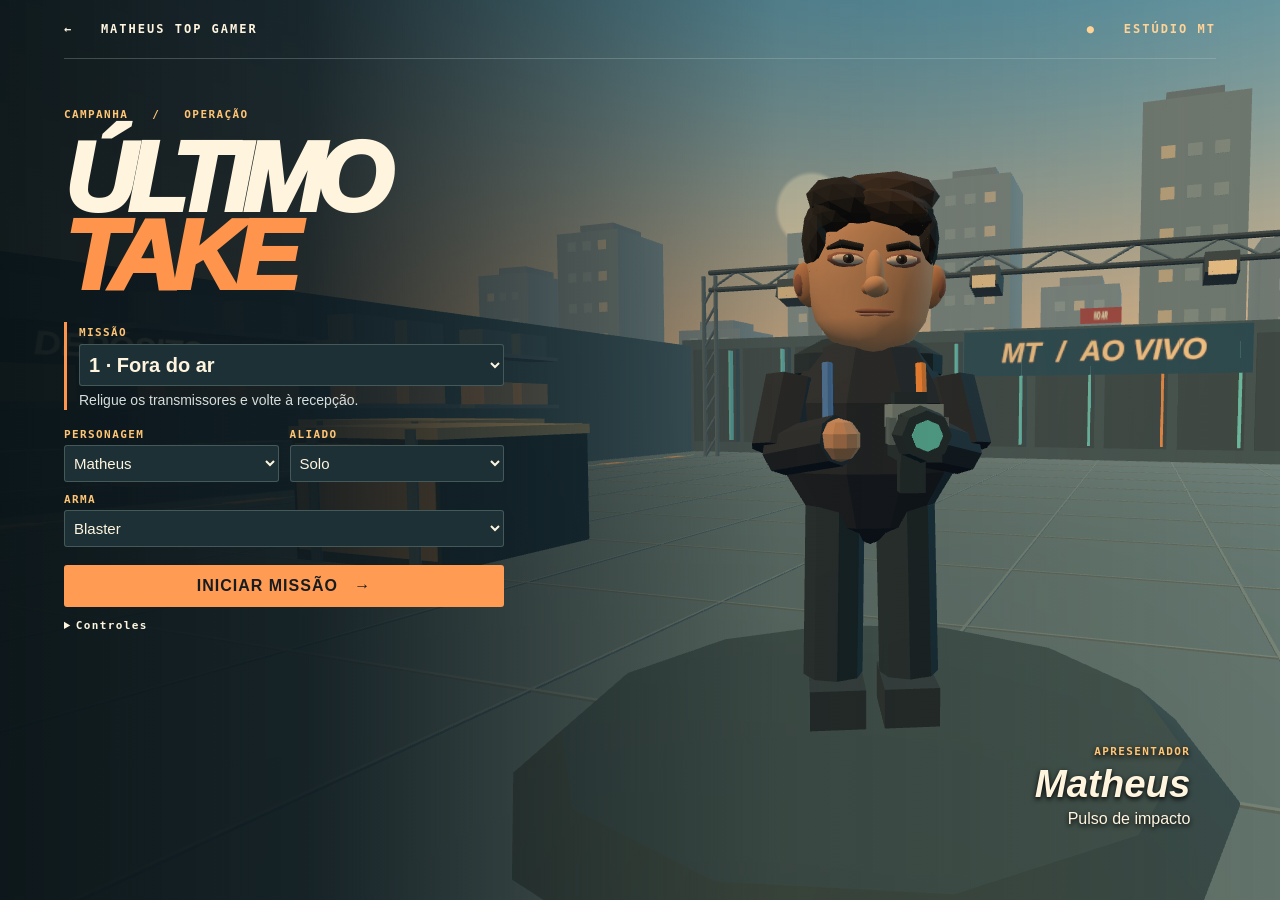
==== ultimo-take/index.html @ c11818fb "Adiciona Último Take com campanha low poly e equipe desbloqueável" ====
<!doctype html>
<html lang="pt-BR">
  <head>
    <meta charset="utf-8" />
    <meta name="viewport" content="width=device-width,initial-scale=1,viewport-fit=cover" />
    <meta name="theme-color" content="#172328" />
    <title>Último Take • Matheus Top Gamer</title>
    <link rel="stylesheet" href="style.css" />
  </head>
  <body>
    <canvas id="world" aria-label="Estúdio 3D"></canvas>
    <main id="lobby">
      <header>
        <a href="../">← &nbsp; MATHEUS TOP GAMER</a><span class="signal">● &nbsp; ESTÚDIO MT</span>
      </header>
      <section class="brief">
        <small>CAMPANHA &nbsp; / &nbsp; OPERAÇÃO</small>
        <h1>ÚLTIMO<br /><em>TAKE</em></h1>
        <div class="mission">
          <label for="mission">MISSÃO</label
          ><select id="mission"></select>
          <p id="summary"></p>
        </div>
        <div class="load">
          <label>PERSONAGEM<select id="hero"></select></label><label>ALIADO<select id="ally"></select></label
          ><label>ARMA<select id="gun"></select></label>
        </div>
        <button id="start">INICIAR MISSÃO &nbsp; →</button>
        <details>
          <summary>Controles</summary>
          WASD mover · mouse mirar · clique atirar · E interagir · Q habilidade · C câmera · Esc pausar. No
          celular, arraste à direita para mirar.
        </details>
      </section>
      <aside id="profile">
        <img id="portrait" src="../assets/chainsaw-sam.png" alt="Retrato de Chainsaw Sam" hidden /><small
          id="role"
        ></small
        ><strong id="name"></strong><span id="skill"></span>
      </aside>
    </main>
    <section id="hud" hidden>
      <div class="objective"><small id="chapter"></small><b id="target"></b><span id="distance"></span></div>
      <button id="pauseBtn" aria-label="Pausar">Ⅱ</button>
      <div id="cross">＋</div>
      <div id="notice" role="status"></div>
      <div class="vitals"><strong id="health"></strong><span id="ability"></span></div>
      <div id="cameraLabel"></div>
      <div id="touch">
        <div id="stick"><i></i></div>
        <div class="actions">
          <button data-action="camera">Câmera</button><button data-action="skill">Poder</button
          ><button data-action="use">Usar</button><button data-action="fire">Atirar</button>
        </div>
      </div>
    </section>
    <dialog id="panel">
      <small>OPERAÇÃO ÚLTIMO TAKE</small>
      <h2></h2>
      <p></p>
      <button id="resume">Continuar</button><button id="back">Seleção da partida</button>
    </dialog>
    <script type="module" src="main.js"></script>
  </body>
</html>
---- ultimo-take/style.css ----
* {
  box-sizing: border-box;
}
html,
body {
  margin: 0;
  height: 100%;
  overflow: hidden;
  background: #182a30;
  color: #fff4de;
  font-family: Arial, Helvetica, sans-serif;
}
button,
select,
summary,
a {
  cursor: pointer;
}
button,
select {
  font: inherit;
}
canvas {
  width: 100%;
  height: 100%;
  display: block;
  touch-action: none;
}
#lobby,
#hud {
  position: absolute;
  inset: 0;
}
#lobby {
  background: linear-gradient(
    90deg,
    rgba(10, 20, 24, 0.96),
    rgba(13, 25, 31, 0.89) 24%,
    rgba(16, 29, 34, 0.18) 61%,
    transparent
  );
  overflow: auto;
}
header {
  display: flex;
  justify-content: space-between;
  align-items: center;
  margin: 0 5vw;
  padding: 22px 0;
  border-bottom: 1px solid #c0d4cb42;
  font: bold 12px monospace;
  letter-spacing: 2px;
}
a {
  color: inherit;
  text-decoration: none;
}
.signal {
  color: #ffd396;
}
small,
label,
summary,
#cameraLabel {
  font: bold 11px monospace;
  letter-spacing: 1.4px;
}
small,
label {
  color: #ffc575;
}
.brief {
  margin: clamp(16px, 5vh, 52px) 5vw;
  width: min(440px, 43vw);
}
h1 {
  font:
    italic 1000 clamp(53px, 7.7vw, 114px) / 0.79 Arial,
    sans-serif;
  letter-spacing: -0.085em;
  margin: 18px 0 26px;
}
h1 em {
  color: #ff954c;
}
.mission {
  border-left: 3px solid #ff954c;
  padding-left: 12px;
}
.mission select {
  font-weight: bold;
  font-size: 20px;
}
.mission p {
  font-size: 14px;
  line-height: 1.4;
  margin: 5px 0;
  color: #d5dedc;
}
select {
  display: block;
  color: #fff5df;
  background: #1d3035;
  border: 1px solid #70878277;
  border-radius: 3px;
  width: 100%;
  padding: 8px 5px;
  margin-top: 4px;
}
.load {
  display: grid;
  grid-template-columns: 1fr 1fr;
  gap: 11px;
  margin: 18px 0;
}
.load label:last-child {
  grid-column: span 2;
}
.load select {
  font: 15px Arial;
}
button {
  border: 0;
  border-radius: 3px;
  background: #ff9b53;
  color: #171c20;
  font-weight: 800;
  padding: 12px 18px;
}
#start {
  width: 100%;
  letter-spacing: 1px;
}
details {
  margin-top: 12px;
  font-size: 13px;
  line-height: 1.5;
}
#profile {
  position: absolute;
  right: 7vw;
  bottom: 8vh;
  text-align: right;
  display: grid;
  gap: 4px;
  text-shadow: 0 2px 5px #000;
}
#profile strong {
  font: italic 900 clamp(24px, 3vw, 48px) Arial;
}
#profile img {
  width: 58px;
  border-radius: 50%;
  justify-self: end;
}
#hud {
  pointer-events: none;
}
#hud button,
#stick {
  pointer-events: auto;
}
#pauseBtn {
  position: absolute;
  right: 18px;
  top: 18px;
}
.objective,
.vitals,
#cameraLabel {
  position: absolute;
  padding: 12px 16px;
  background: #122127e8;
  border-left: 3px solid #ff9b53;
}
.objective,
.vitals {
  display: grid;
  gap: 5px;
  left: 16px;
}
.objective {
  top: 16px;
  max-width: 75%;
}
.vitals {
  bottom: 16px;
}
#cameraLabel {
  right: 16px;
  bottom: 16px;
}
#cross,
#notice {
  position: absolute;
  left: 50%;
  top: 50%;
  transform: translate(-50%, -50%);
  text-shadow: 0 1px 4px #000;
}
#notice {
  top: 68%;
  text-align: center;
  color: #ffda91;
  font-weight: bold;
}
dialog {
  background: #172a31;
  color: #fff9e7;
  padding: 28px;
  border: 1px solid #648080;
  border-radius: 5px;
  width: min(400px, 90%);
}
dialog::backdrop {
  background: #0a151abb;
}
dialog button {
  display: block;
  width: 100%;
  margin-top: 8px;
}
#back {
  background: #344951;
  color: white;
}
#touch {
  display: none;
}
#stick {
  width: 92px;
  height: 92px;
  position: absolute;
  bottom: 22px;
  left: 22px;
  background: #182b3680;
  border: 2px solid #ddd8;
  border-radius: 50%;
  touch-action: none;
  display: grid;
  place-items: center;
}
#stick i {
  background: #fff8;
  width: 30px;
  height: 30px;
  border-radius: 50%;
}
.actions {
  position: absolute;
  right: 12px;
  bottom: 18px;
  display: grid;
  grid-template-columns: 1fr 1fr;
  gap: 5px;
}
.actions button {
  touch-action: none;
  padding: 10px;
  background: #243f4cdd;
  color: white;
}
.actions button:last-child {
  background: #d77737;
}
button:focus-visible,
select:focus-visible {
  outline: 3px solid #fff;
}
[hidden] {
  display: none !important;
}
@media (pointer: coarse) {
  #touch {
    display: block;
  }
  .vitals {
    bottom: 130px;
  }
  #cameraLabel {
    bottom: 120px;
  }
}
@media (max-width: 650px) {
  header {
    padding: 14px 0;
    font-size: 9px;
  }
  .brief {
    width: 55vw;
    margin-top: 18px;
  }
  #profile {
    right: 3vw;
    bottom: 15vh;
    max-width: 35vw;
  }
  .load {
    grid-template-columns: 1fr;
    gap: 5px;
    margin: 10px 0;
  }
  .load label:last-child {
    grid-column: auto;
  }
  h1 {
    font-size: 53px;
  }
  .mission select {
    font-size: 16px;
  }
  .brief small {
    font-size: 9px;
  }
}
@media (max-height: 550px) {
  .brief {
    margin-top: 10px;
  }
  h1 {
    font-size: 40px;
    margin: 8px 0;
  }
  h1 br {
    display: none;
  }
  .load {
    margin: 7px 0;
    gap: 5px;
  }
  .load label:last-child {
    grid-column: auto;
  }
  .load {
    grid-template-columns: repeat(3, 1fr);
  }
  header {
    padding: 10px 0;
  }
}
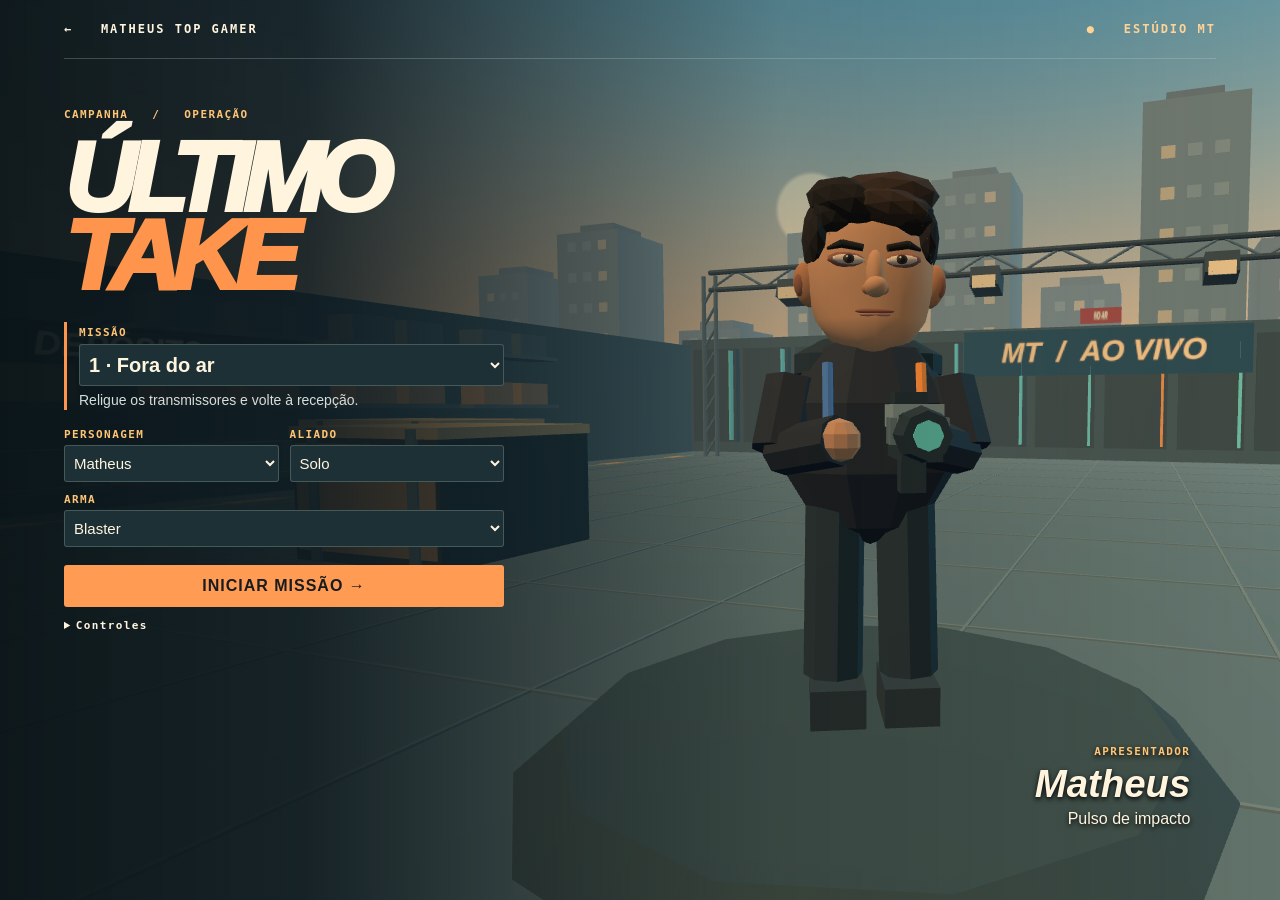
==== commit 9a45520b: "Habilita o início da missão após carregar o estúdio" ====
--- a/ultimo-take/index.html
+++ b/ultimo-take/index.html
@@ -1,65 +1,65 @@
-<!doctype html>
-<html lang="pt-BR">
-  <head>
-    <meta charset="utf-8" />
-    <meta name="viewport" content="width=device-width,initial-scale=1,viewport-fit=cover" />
-    <meta name="theme-color" content="#172328" />
-    <title>Último Take • Matheus Top Gamer</title>
-    <link rel="stylesheet" href="style.css" />
-  </head>
-  <body>
-    <canvas id="world" aria-label="Estúdio 3D"></canvas>
-    <main id="lobby">
-      <header>
-        <a href="../">← &nbsp; MATHEUS TOP GAMER</a><span class="signal">● &nbsp; ESTÚDIO MT</span>
-      </header>
-      <section class="brief">
-        <small>CAMPANHA &nbsp; / &nbsp; OPERAÇÃO</small>
-        <h1>ÚLTIMO<br /><em>TAKE</em></h1>
-        <div class="mission">
-          <label for="mission">MISSÃO</label
-          ><select id="mission"></select>
-          <p id="summary"></p>
-        </div>
-        <div class="load">
-          <label>PERSONAGEM<select id="hero"></select></label><label>ALIADO<select id="ally"></select></label
-          ><label>ARMA<select id="gun"></select></label>
-        </div>
-        <button id="start">INICIAR MISSÃO &nbsp; →</button>
-        <details>
-          <summary>Controles</summary>
-          WASD mover · mouse mirar · clique atirar · E interagir · Q habilidade · C câmera · Esc pausar. No
-          celular, arraste à direita para mirar.
-        </details>
-      </section>
-      <aside id="profile">
-        <img id="portrait" src="../assets/chainsaw-sam.png" alt="Retrato de Chainsaw Sam" hidden /><small
-          id="role"
-        ></small
-        ><strong id="name"></strong><span id="skill"></span>
-      </aside>
-    </main>
-    <section id="hud" hidden>
-      <div class="objective"><small id="chapter"></small><b id="target"></b><span id="distance"></span></div>
-      <button id="pauseBtn" aria-label="Pausar">Ⅱ</button>
-      <div id="cross">＋</div>
-      <div id="notice" role="status"></div>
-      <div class="vitals"><strong id="health"></strong><span id="ability"></span></div>
-      <div id="cameraLabel"></div>
-      <div id="touch">
-        <div id="stick"><i></i></div>
-        <div class="actions">
-          <button data-action="camera">Câmera</button><button data-action="skill">Poder</button
-          ><button data-action="use">Usar</button><button data-action="fire">Atirar</button>
-        </div>
-      </div>
-    </section>
-    <dialog id="panel">
-      <small>OPERAÇÃO ÚLTIMO TAKE</small>
-      <h2></h2>
-      <p></p>
-      <button id="resume">Continuar</button><button id="back">Seleção da partida</button>
-    </dialog>
-    <script type="module" src="main.js"></script>
-  </body>
-</html>
+<!doctype html>
+<html lang="pt-BR">
+  <head>
+    <meta charset="utf-8" />
+    <meta name="viewport" content="width=device-width,initial-scale=1,viewport-fit=cover" />
+    <meta name="theme-color" content="#172328" />
+    <title>Último Take • Matheus Top Gamer</title>
+    <link rel="stylesheet" href="style.css" />
+  </head>
+  <body>
+    <canvas id="world" aria-label="Estúdio 3D"></canvas>
+    <main id="lobby">
+      <header>
+        <a href="../">← &nbsp; MATHEUS TOP GAMER</a><span class="signal">● &nbsp; ESTÚDIO MT</span>
+      </header>
+      <section class="brief">
+        <small>CAMPANHA &nbsp; / &nbsp; OPERAÇÃO</small>
+        <h1>ÚLTIMO<br /><em>TAKE</em></h1>
+        <div class="mission">
+          <label for="mission">MISSÃO</label
+          ><select id="mission"></select>
+          <p id="summary"></p>
+        </div>
+        <div class="load">
+          <label>PERSONAGEM<select id="hero"></select></label><label>ALIADO<select id="ally"></select></label
+          ><label>ARMA<select id="gun"></select></label>
+        </div>
+        <button id="start" disabled>CARREGANDO ESTÚDIO…</button>
+        <details>
+          <summary>Controles</summary>
+          WASD mover · mouse mirar · clique atirar · E interagir · Q habilidade · C câmera · Esc pausar. No
+          celular, arraste à direita para mirar.
+        </details>
+      </section>
+      <aside id="profile">
+        <img id="portrait" src="../assets/chainsaw-sam.png" alt="Retrato de Chainsaw Sam" hidden /><small
+          id="role"
+        ></small
+        ><strong id="name"></strong><span id="skill"></span>
+      </aside>
+    </main>
+    <section id="hud" hidden>
+      <div class="objective"><small id="chapter"></small><b id="target"></b><span id="distance"></span></div>
+      <button id="pauseBtn" aria-label="Pausar">Ⅱ</button>
+      <div id="cross">＋</div>
+      <div id="notice" role="status"></div>
+      <div class="vitals"><strong id="health"></strong><span id="ability"></span></div>
+      <div id="cameraLabel"></div>
+      <div id="touch">
+        <div id="stick"><i></i></div>
+        <div class="actions">
+          <button data-action="camera">Câmera</button><button data-action="skill">Poder</button
+          ><button data-action="use">Usar</button><button data-action="fire">Atirar</button>
+        </div>
+      </div>
+    </section>
+    <dialog id="panel">
+      <small>OPERAÇÃO ÚLTIMO TAKE</small>
+      <h2></h2>
+      <p></p>
+      <button id="resume">Continuar</button><button id="back">Seleção da partida</button>
+    </dialog>
+    <script type="module" src="main.js"></script>
+  </body>
+</html>
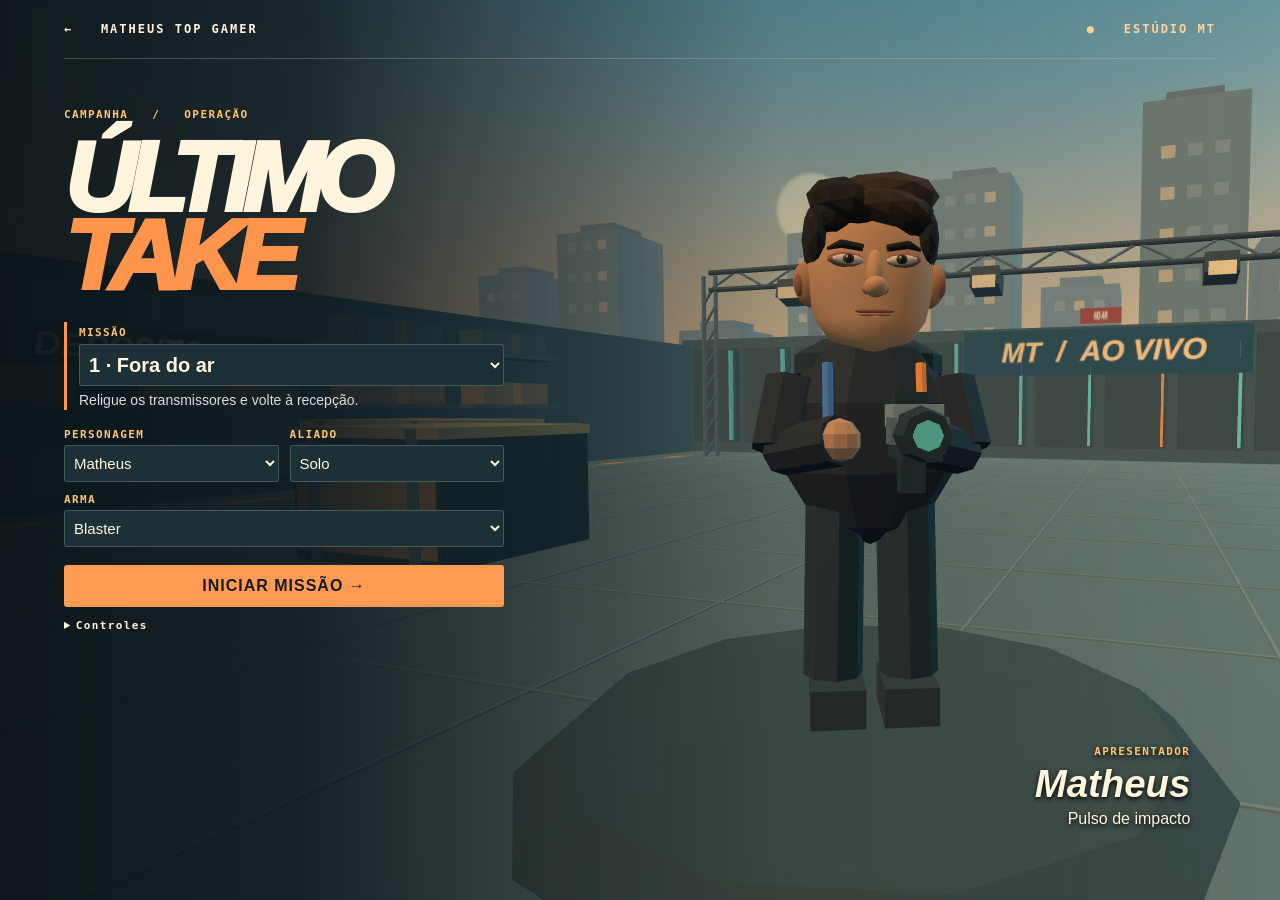
==== commit a172f53d: "Permite jogar Último Take em 3D com WebGL desativado" ====
--- a/ultimo-take/index.html
+++ b/ultimo-take/index.html
@@ -4,6 +4,7 @@
     <meta charset="utf-8" />
     <meta name="viewport" content="width=device-width,initial-scale=1,viewport-fit=cover" />
     <meta name="theme-color" content="#172328" />
+    <link rel="icon" type="image/jpeg" href="../assets/avatar.jpg" />
     <title>Último Take • Matheus Top Gamer</title>
     <link rel="stylesheet" href="style.css" />
   </head>
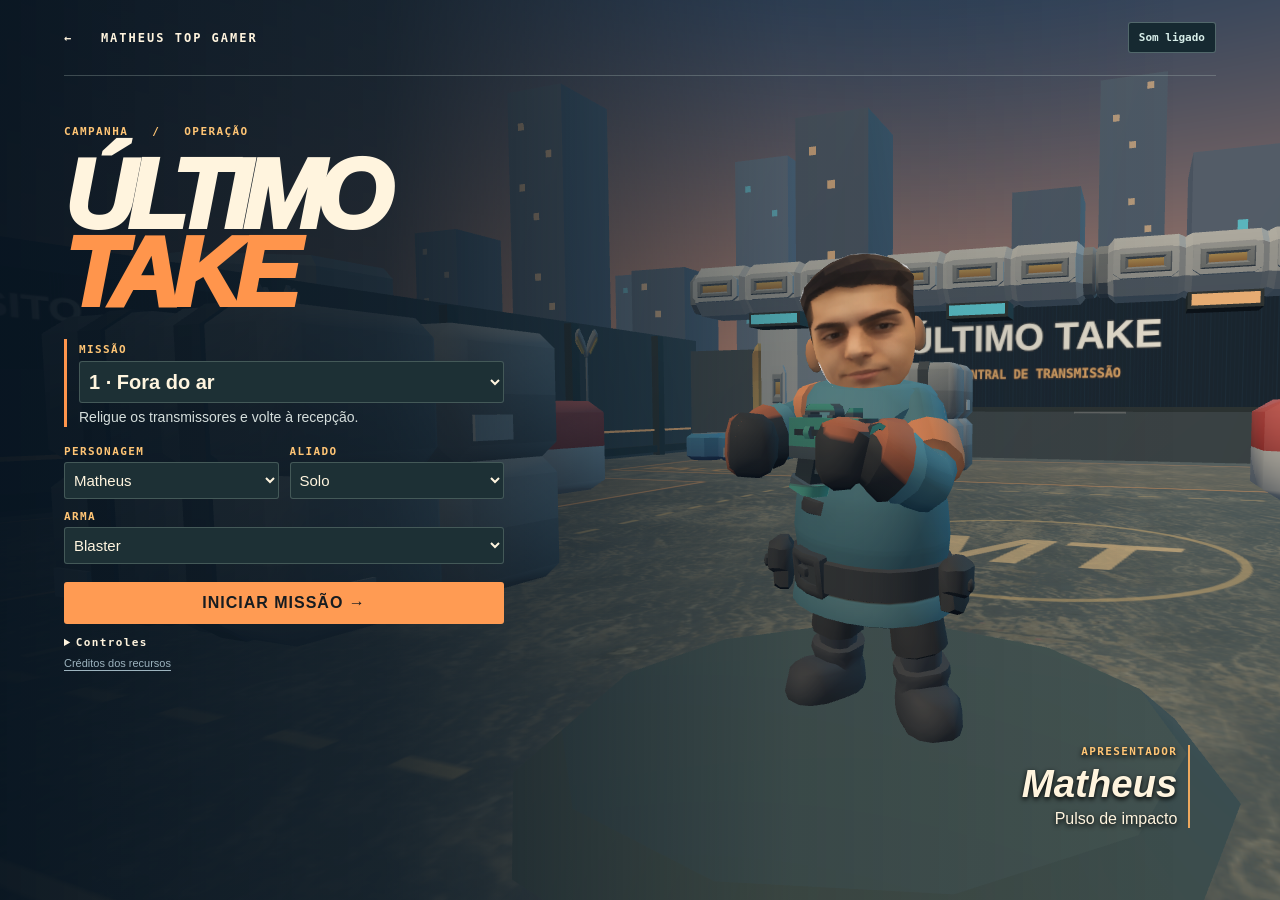
==== commit b93f5a82: "Reconstrói Último Take com modelos e áudio de bibliotecas externas" ====
--- a/ultimo-take/index.html
+++ b/ultimo-take/index.html
@@ -12,7 +12,8 @@
     <canvas id="world" aria-label="Estúdio 3D"></canvas>
     <main id="lobby">
       <header>
-        <a href="../">← &nbsp; MATHEUS TOP GAMER</a><span class="signal">● &nbsp; ESTÚDIO MT</span>
+        <a href="../">← &nbsp; MATHEUS TOP GAMER</a
+        ><button id="soundMenu" class="audio-toggle" type="button">Som ligado</button>
       </header>
       <section class="brief">
         <small>CAMPANHA &nbsp; / &nbsp; OPERAÇÃO</small>
@@ -29,9 +30,10 @@
         <button id="start" disabled>CARREGANDO ESTÚDIO…</button>
         <details>
           <summary>Controles</summary>
-          WASD mover · mouse mirar · clique atirar · E interagir · Q habilidade · C câmera · Esc pausar. No
-          celular, arraste à direita para mirar.
+          WASD mover · mouse mirar · clique atirar · E interagir · Q habilidade · R recarregar · C câmera ·
+          Esc pausar. No celular, arraste à direita para mirar.
         </details>
+        <a class="credits" href="assets/CREDITS.txt">Créditos dos recursos</a>
       </section>
       <aside id="profile">
         <img id="portrait" src="../assets/chainsaw-sam.png" alt="Retrato de Chainsaw Sam" hidden /><small
@@ -46,12 +48,15 @@
       <div id="cross">＋</div>
       <div id="notice" role="status"></div>
       <div class="vitals"><strong id="health"></strong><span id="ability"></span></div>
-      <div id="cameraLabel"></div>
+      <div id="weaponState">
+        <span>ENERGIA</span><strong id="ammo"></strong><span id="cameraLabel"></span>
+      </div>
       <div id="touch">
         <div id="stick"><i></i></div>
         <div class="actions">
           <button data-action="camera">Câmera</button><button data-action="skill">Poder</button
-          ><button data-action="use">Usar</button><button data-action="fire">Atirar</button>
+          ><button data-action="use">Usar</button><button data-action="reload">Recarga</button
+          ><button data-action="fire">Atirar</button>
         </div>
       </div>
     </section>
@@ -59,7 +64,8 @@
       <small>OPERAÇÃO ÚLTIMO TAKE</small>
       <h2></h2>
       <p></p>
-      <button id="resume">Continuar</button><button id="back">Seleção da partida</button>
+      <button id="resume">Continuar</button><button id="soundPause" type="button">Som ligado</button
+      ><button id="back">Seleção da partida</button>
     </dialog>
     <script type="module" src="main.js"></script>
   </body>
--- a/ultimo-take/style.css
+++ b/ultimo-take/style.css
@@ -166,8 +166,7 @@
   top: 18px;
 }
 .objective,
-.vitals,
-#cameraLabel {
+.vitals {
   position: absolute;
   padding: 12px 16px;
   background: #122127e8;
@@ -187,9 +186,46 @@
   bottom: 16px;
 }
 #cameraLabel {
+  font-size: 10px;
+  color: #9cb8bc;
+}
+#weaponState {
+  position: absolute;
   right: 16px;
   bottom: 16px;
-}
+  display: grid;
+  gap: 4px;
+  min-width: 126px;
+  padding: 11px 13px;
+  text-align: right;
+  background: #101e28e8;
+  border-right: 3px solid #6ad6cb;
+}
+#weaponState > span:first-child {
+  color: #9bd5cf;
+  font: 700 10px monospace;
+  letter-spacing: 1.2px;
+}
+#ammo {
+  font: 800 clamp(17px, 3vw, 29px) monospace;
+  letter-spacing: -0.04em;
+}
+#ammo.low {
+  color: #ffbb82;
+}
+.audio-toggle {
+  padding: 8px 10px;
+  border: 1px solid #a0b8b470;
+  background: #162931;
+  color: #d7ede8;
+  font: 700 11px monospace;
+}
+#panel .audio-toggle,
+#soundPause {
+  background: #273e48;
+  color: #d6eee8;
+}
+
 #cross,
 #notice {
   position: absolute;
@@ -277,8 +313,8 @@
   .vitals {
     bottom: 130px;
   }
-  #cameraLabel {
-    bottom: 120px;
+  #weaponState {
+    bottom: 170px;
   }
 }
 @media (max-width: 650px) {
@@ -338,3 +374,45 @@
     padding: 10px 0;
   }
 }
+
+#hud::before {
+  content: '';
+  position: absolute;
+  inset: 0;
+  pointer-events: none;
+  box-shadow: inset 0 0 15vmin 3vmin #d04434;
+  opacity: var(--damage, 0);
+}
+#cross.hit {
+  color: #ffaf65;
+  transform: translate(-50%, -50%) rotate(45deg) scale(1.3);
+  text-shadow: 0 0 6px #bd492b;
+}
+
+#lobby {
+  background: linear-gradient(90deg, #081521f7 0%, #101d28dc 30%, #0e1b2629 62%, transparent 92%);
+}
+#profile strong {
+  display: block;
+}
+#profile {
+  border-right: 2px solid #eda85e;
+  padding-right: 11px;
+}
+@media (pointer: coarse) {
+  .vitals {
+    bottom: 138px;
+  }
+  .actions button:last-child {
+    grid-column: span 2;
+  }
+}
+
+.credits {
+  display: inline-block;
+  margin-top: 8px;
+  color: #9db4bf;
+  font-size: 11px;
+  text-decoration: underline;
+  text-underline-offset: 3px;
+}
